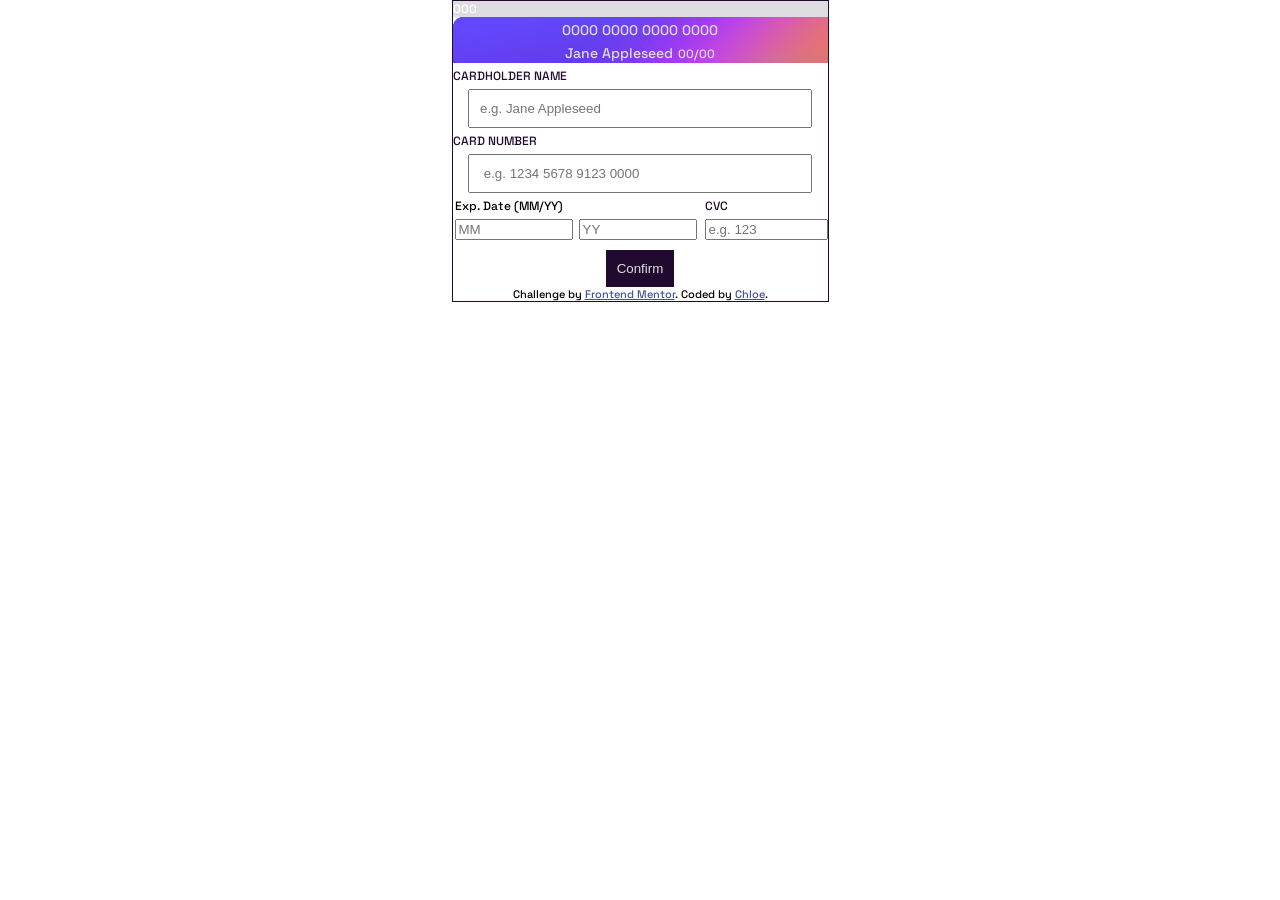
==== interactive-card-details-form-main/index.html @ b2cba40e "updated gitignore" ====
<!DOCTYPE html>
<html lang="en">

<head>
  <meta charset="UTF-8">
  <meta name="viewport" content="width=device-width, initial-scale=1.0">
  <!-- displays site properly based on user's device -->

  <link rel="icon" type="image/png" sizes="32x32" href="./images/favicon-32x32.png">

  <title>Frontend Mentor | Interactive card details form</title>
  <link rel="stylesheet" href="css/styles.css">
  <style>
    .attribution {
      font-size: 11px;
      text-align: center;
    }

    .attribution a {
      color: hsl(228, 45%, 44%);
    }
  </style>
</head>

<body>
  <main>



    <div class="background-card">
      <div>000</div>
    </div>

    <div class="purple-card">
      <span>0000 0000 0000 0000</span>
      <div>
        <span>Jane Appleseed</span>
        <span>00/00</span>
      </div>
    </div>

    <form action="#">

      <label for="cardholderName">Cardholder Name</label>
      <input type="text" name="" id="" placeholder="e.g. Jane Appleseed">

      <label for="cardNumber">Card Number</label>
      <input type="text" name="" id="" placeholder=" e.g. 1234 5678 9123 0000">

      <div class="card-details">
        <fieldset class="expiry-details">
          <legend>Exp. Date (MM/YY)</legend>
          <input type="text" name="month" id="month" placeholder="MM">
          <input type="text" name="year" id="year" placeholder="YY">
        </fieldset>

        <div class="cvc-group">
          <label for="cvc">CVC</label>
          <input type="text" name="cvc" id="cvc" placeholder="e.g. 123">
        </div>
      </div>

      <button>Confirm</button>
    </form>

    <!-- Completed state start -->

    <div class="ty-message">
      <h2>Thank you!</h2>
      <p>We've added your card details</p>
      <button>Continue</button>
    </div>

    <div class="attribution">
      Challenge by <a href="https://www.frontendmentor.io?ref=challenge" target="_blank">Frontend Mentor</a>.
      Coded by <a href="https://github.com.cguttweb">Chloe</a>.
    </div>
  </main>
</body>

</html>
---- interactive-card-details-form-main/css/styles.css ----
@import url('https://fonts.googleapis.com/css2?family=Space+Grotesk:wght@500&display=swap');

:root {
  font-size: 62.5%; /*10px*/
  /* primary colours */
  --Linear-gradient: hsl(249, 99%, 64%) to hsl(278, 94%, 30%)
--red-400: hsl(0, 100%, 66%);
  /* neutral colours */
--white: hsl(0, 100%, 100%);
--gray-200: hsl(270, 3%, 87%);
--gray-400: hsl(212, 12%, 71%);
--purple-950: hsl(278, 68%, 11%);

--font-stack: "Space Grotesk", sans-serif;
}

body {
  border: 1px solid var(--purple-950);
  font-family: var(--font-stack);
  font-size: 1.8rem;
  font-weight: 500;
  margin: 0 auto;
  width: 37.5rem;
}

.background-card {
  background-image: url('../images/bg-card-back.png');
  z-index: 1;
}

.background-card div {
  background-color: var(--gray-200);
  color: var(--white);
  font-size: 1.2rem;
}

.purple-card {
  background-image: url('../images/bg-card-front.png');
  text-align: center;
  /* z-index: 10; */
}

.purple-card span {
  color: var(--gray-200);
  font-size: 1.2rem;
}

.purple-card span:first-child {
  font-size: 1.4rem;
}

.ty-message {
  /* hide initially */
  display: none;
}

/* form styles */
form {
  align-items: center;
  display: flex;
  flex-direction: column;
}

form label {
  align-self: flex-start;
  color: var(--purple-950);
  font-size: 1.2rem;
  padding: 0.5rem 0;
  text-transform: uppercase;
}

form input:not([id=year], [id=month], [id=cvc]) {
  padding: 1rem;
  width: 320px;
}

.card-details {
  display: grid;
  grid-template-columns: 2fr 1fr;
  gap: 6px;
}

.card-details input {
  box-sizing: border-box;
  width: 100%;
}

/* Make expiry fields sit side by side */
.expiry-details {
  border: 0;
  display: grid;
  grid-template-columns: 1fr 1fr;
  gap: 6px;
  margin-bottom: 1rem;
  padding: 0;

}

.expiry-details legend {
  font-size: 1.2rem;
  padding: 0.5rem 0;
  grid-column: 1 / -1;
}

.cvc-group {
  display: flex;
  flex-direction: column;
}

button {
  background-color: var(--purple-950);
  border: 1px solid var(--purple-950);
  color: var(--gray-200);
  outline: 0;
  padding: 1rem;
}
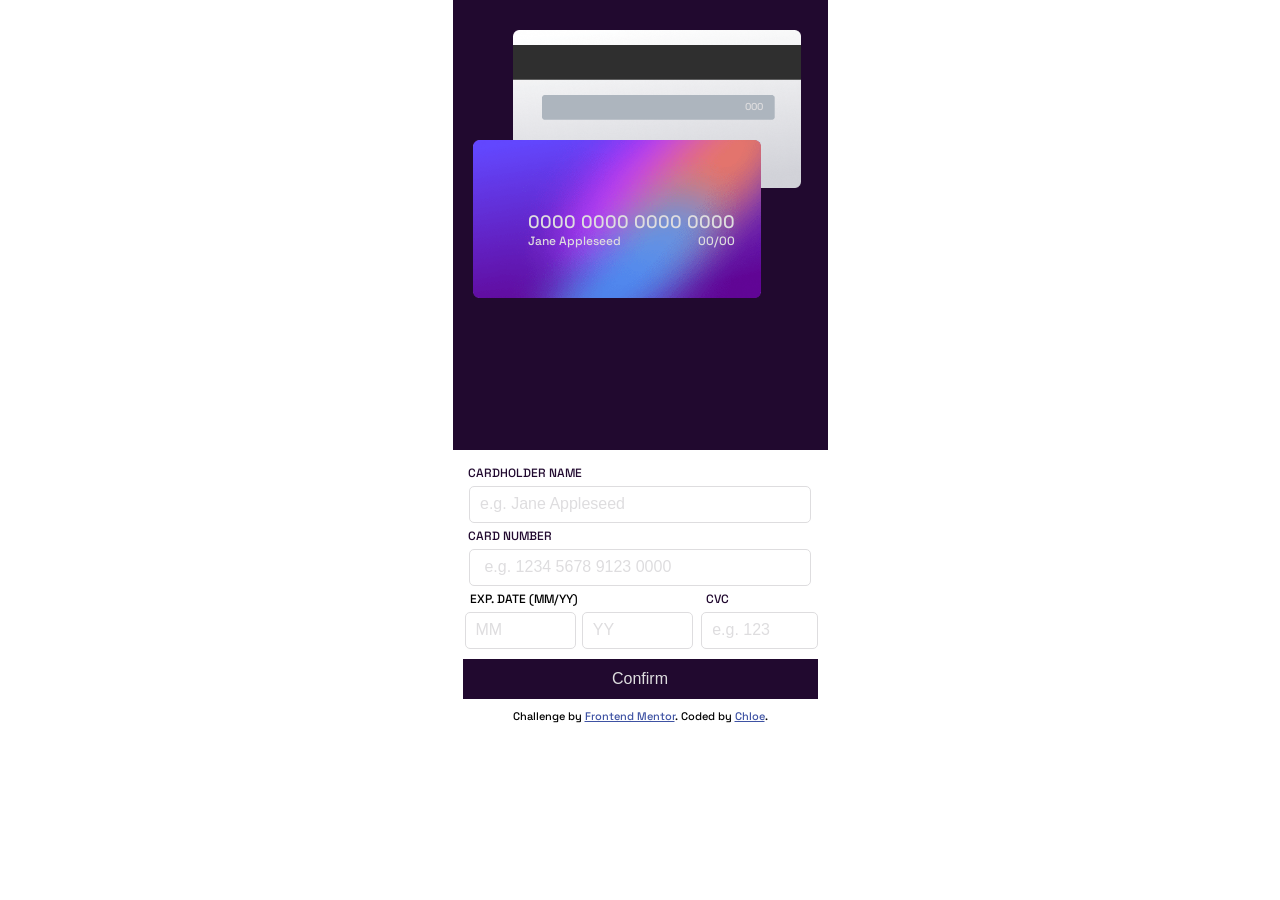
==== commit 9b2b9d10: "finalised form styling on mobile and removed background images and used absolute positioning instead" ====
--- a/interactive-card-details-form-main/index.html
+++ b/interactive-card-details-form-main/index.html
@@ -25,51 +25,59 @@
 <body>
   <main>
 
+    <section id="cards">
+      <div class="card-back">
+        <img src="./images/bg-card-back.png" alt="" srcset="">
+        <div>000</div>
+      </div>
 
-
-    <div class="background-card">
-      <div>000</div>
-    </div>
-
-    <div class="purple-card">
-      <span>0000 0000 0000 0000</span>
-      <div>
-        <span>Jane Appleseed</span>
-        <span>00/00</span>
-      </div>
-    </div>
-
-    <form action="#">
-
-      <label for="cardholderName">Cardholder Name</label>
-      <input type="text" name="" id="" placeholder="e.g. Jane Appleseed">
-
-      <label for="cardNumber">Card Number</label>
-      <input type="text" name="" id="" placeholder=" e.g. 1234 5678 9123 0000">
-
-      <div class="card-details">
-        <fieldset class="expiry-details">
-          <legend>Exp. Date (MM/YY)</legend>
-          <input type="text" name="month" id="month" placeholder="MM">
-          <input type="text" name="year" id="year" placeholder="YY">
-        </fieldset>
-
-        <div class="cvc-group">
-          <label for="cvc">CVC</label>
-          <input type="text" name="cvc" id="cvc" placeholder="e.g. 123">
+      <div class="purple-card">
+        <img src="./images/bg-card-front.png" alt="" srcset="">
+        <div class="details">
+          <span>0000 0000 0000 0000</span>
+          <div class="holder">
+            <span>Jane Appleseed</span>
+            <span>00/00</span>
+          </div>
         </div>
       </div>
+    </section>
 
-      <button>Confirm</button>
-    </form>
+    <section>
 
-    <!-- Completed state start -->
+      <form action="#">
 
-    <div class="ty-message">
-      <h2>Thank you!</h2>
-      <p>We've added your card details</p>
-      <button>Continue</button>
-    </div>
+        <label for="cardholderName">Cardholder Name</label>
+        <input type="text" name="" id="" placeholder="e.g. Jane Appleseed">
+
+        <label for="cardNumber">Card Number</label>
+        <input type="text" name="" id="" placeholder=" e.g. 1234 5678 9123 0000">
+
+        <div class="card-details">
+          <fieldset class="expiry-details">
+            <legend>Exp. Date (MM/YY)</legend>
+            <input type="text" name="month" id="month" placeholder="MM">
+            <input type="text" name="year" id="year" placeholder="YY">
+          </fieldset>
+
+          <div class="cvc-group">
+            <label for="cvc">CVC</label>
+            <input type="text" name="cvc" id="cvc" placeholder="e.g. 123">
+          </div>
+        </div>
+
+        <button>Confirm</button>
+      </form>
+    </section>
+
+    <section>
+      <div class="ty-message">
+        <h2>Thank you!</h2>
+        <p>We've added your card details</p>
+        <button>Continue</button>
+      </div>
+    </section>
+    <!-- Show on submission -->
 
     <div class="attribution">
       Challenge by <a href="https://www.frontendmentor.io?ref=challenge" target="_blank">Frontend Mentor</a>.
--- a/interactive-card-details-form-main/css/styles.css
+++ b/interactive-card-details-form-main/css/styles.css
@@ -12,10 +12,10 @@
 --purple-950: hsl(278, 68%, 11%);
 
 --font-stack: "Space Grotesk", sans-serif;
+  box-sizing: border-box;
 }
 
 body {
-  border: 1px solid var(--purple-950);
   font-family: var(--font-stack);
   font-size: 1.8rem;
   font-weight: 500;
@@ -23,30 +23,55 @@
   width: 37.5rem;
 }
 
-.background-card {
-  background-image: url('../images/bg-card-back.png');
-  z-index: 1;
+#cards {
+  background-color: var(--purple-950);
+  min-height: 50vh;
+  position: relative;
 }
 
-.background-card div {
-  background-color: var(--gray-200);
-  color: var(--white);
+.card-back,
+.purple-card {
+  position: absolute;
+  width: 320px;
+}
+
+.card-back {
+  left: 6rem;
+  top: 3rem;
+}
+
+.card-back div {
+  background: transparent;
+  color: var(--gray-200);
+  font-size: 1rem;
+  position: absolute;
+  top: 7rem;      /* adjust to match the CVC spot */
+  right:7rem;
+  z-index: 2;
+}
+
+.purple-card {
+  color: var(--gray-200);
+  left: 2rem;
+  top: 14rem;
+}
+
+.purple-card div.details {
+  left: 5.5rem;
+  position: absolute;
+  top: 7rem;
+}
+
+.purple-card .holder {
+  display: flex;
+  justify-content: space-between;
   font-size: 1.2rem;
 }
 
-.purple-card {
-  background-image: url('../images/bg-card-front.png');
-  text-align: center;
-  /* z-index: 10; */
-}
-
-.purple-card span {
-  color: var(--gray-200);
-  font-size: 1.2rem;
-}
-
-.purple-card span:first-child {
-  font-size: 1.4rem;
+.card-back img,
+.purple-card img {
+  display: block;
+  max-width: 90%;
 }
 
 .ty-message {
@@ -59,20 +84,36 @@
   align-items: center;
   display: flex;
   flex-direction: column;
+  padding: 1rem;
 }
 
 form label {
   align-self: flex-start;
   color: var(--purple-950);
   font-size: 1.2rem;
-  padding: 0.5rem 0;
+  padding: 0.5rem;
   text-transform: uppercase;
 }
 
 form input:not([id=year], [id=month], [id=cvc]) {
+  border: 1px solid var(--gray-200);
+  border-radius: 0.5rem;
   padding: 1rem;
   width: 320px;
 }
+
+form input::placeholder {
+  color: var(--gray-200);
+  font-size: 1.6rem;
+}
+
+.expiry-details input#month, input#year, input#cvc {
+  border: 1px solid var(--gray-200);
+  border-radius: 0.5rem;
+  outline: 0;
+  padding: 1rem;
+}
+
 
 .card-details {
   display: grid;
@@ -93,13 +134,13 @@
   gap: 6px;
   margin-bottom: 1rem;
   padding: 0;
-
 }
 
 .expiry-details legend {
   font-size: 1.2rem;
-  padding: 0.5rem 0;
   grid-column: 1 / -1;
+  padding: 0.5rem;
+  text-transform: uppercase;
 }
 
 .cvc-group {
@@ -111,6 +152,14 @@
   background-color: var(--purple-950);
   border: 1px solid var(--purple-950);
   color: var(--gray-200);
+  font-size: 1.6rem;
   outline: 0;
   padding: 1rem;
+  width: 100%;
+}
+
+@media screen and (min-width: 76rem) {
+  body {
+    max-width: 100%;
+  }
 }
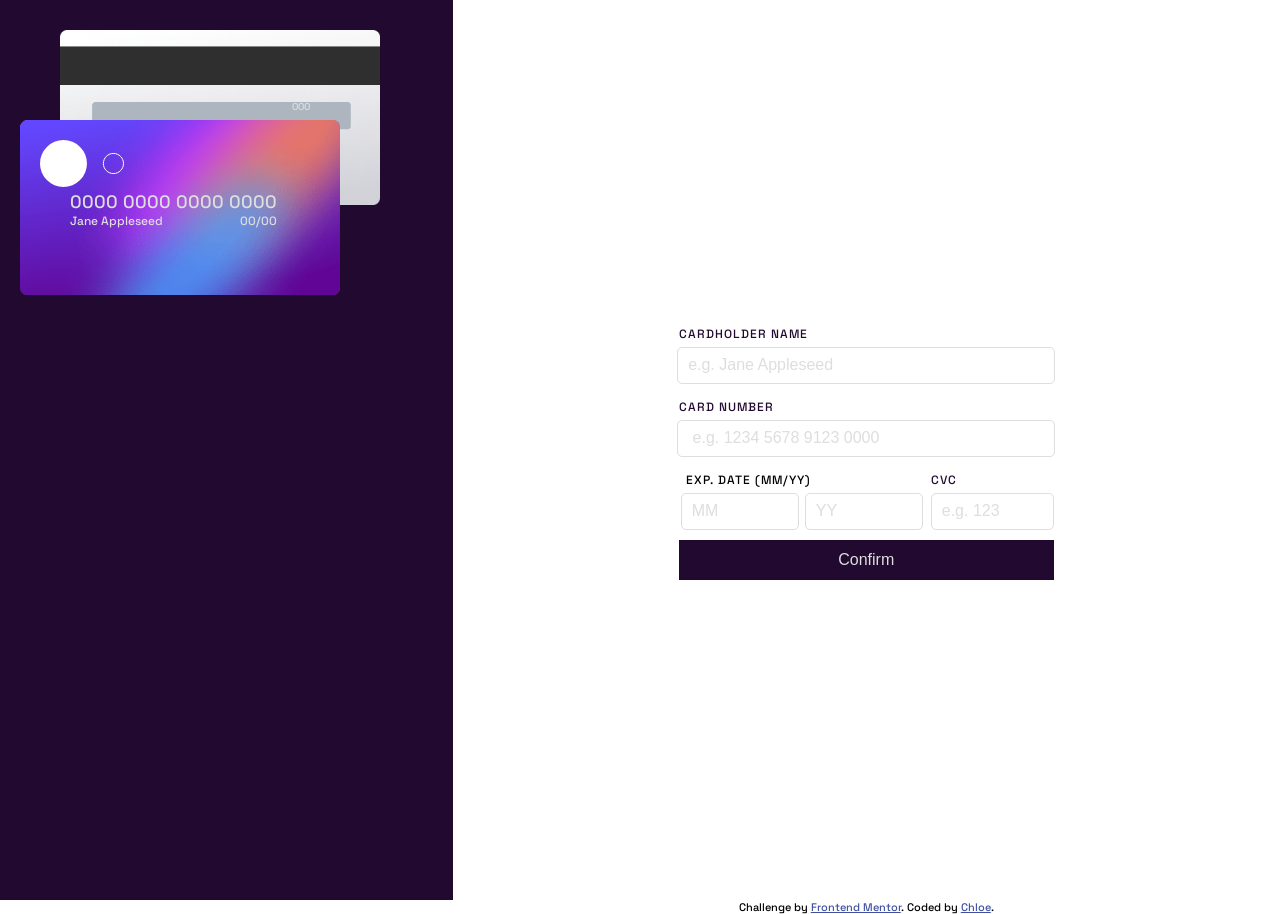
==== commit 48beff2a: "working on social links profile challenge" ====
--- a/interactive-card-details-form-main/index.html
+++ b/interactive-card-details-form-main/index.html
@@ -32,7 +32,8 @@
       </div>
 
       <div class="purple-card">
-        <img src="./images/bg-card-front.png" alt="" srcset="">
+        <img src="./images/bg-card-front.png" alt="" />
+        <img class="card-logo" src="./images/card-logo.svg" alt="" />
         <div class="details">
           <span>0000 0000 0000 0000</span>
           <div class="holder">
@@ -43,7 +44,7 @@
       </div>
     </section>
 
-    <section>
+    <section id="form">
 
       <form action="#">
 
--- a/interactive-card-details-form-main/css/styles.css
+++ b/interactive-card-details-form-main/css/styles.css
@@ -20,13 +20,14 @@
   font-size: 1.8rem;
   font-weight: 500;
   margin: 0 auto;
-  width: 37.5rem;
+  max-width: 375px;
 }
 
 #cards {
   background-color: var(--purple-950);
-  min-height: 50vh;
+  min-height: 35vh;
   position: relative;
+  grid-area: 'cards';
 }
 
 .card-back,
@@ -45,7 +46,7 @@
   color: var(--gray-200);
   font-size: 1rem;
   position: absolute;
-  top: 7rem;      /* adjust to match the CVC spot */
+  top: 7rem;
   right:7rem;
   z-index: 2;
 }
@@ -53,11 +54,17 @@
 .purple-card {
   color: var(--gray-200);
   left: 2rem;
-  top: 14rem;
+  top: 12rem;
+}
+
+.purple-card img.card-logo {
+  position: absolute;
+  left: 2rem;
+  top: 2rem;
 }
 
 .purple-card div.details {
-  left: 5.5rem;
+  left: 5rem;
   position: absolute;
   top: 7rem;
 }
@@ -77,6 +84,10 @@
 .ty-message {
   /* hide initially */
   display: none;
+}
+
+#form {
+  grid-area: 'form'
 }
 
 /* form styles */
@@ -91,6 +102,7 @@
   align-self: flex-start;
   color: var(--purple-950);
   font-size: 1.2rem;
+  letter-spacing: 1px;
   padding: 0.5rem;
   text-transform: uppercase;
 }
@@ -139,6 +151,7 @@
 .expiry-details legend {
   font-size: 1.2rem;
   grid-column: 1 / -1;
+  letter-spacing: 1px;
   padding: 0.5rem;
   text-transform: uppercase;
 }
@@ -158,8 +171,42 @@
   width: 100%;
 }
 
-@media screen and (min-width: 76rem) {
+@media (min-width: 800px) {
   body {
+    max-width: 144rem;
+    width: 100%;
+  }
+
+  main {
+    display: grid;
+    grid-template-areas: 'cards form';
+  }
+
+  #cards,
+  #form {
+    display: grid;
+    height: 100vh;
+  }
+
+  .card-back img,
+  .purple-card img {
     max-width: 100%;
   }
+
+  form {
+    align-self: center;
+    box-sizing: border-box;
+    justify-self: center;
+    max-width: 375px;
+    padding: 0;
+  }
+
+  form label {
+    padding-left: 0;
+  }
+
+  form input:not([id=year], [id=month], [id=cvc]) {
+    margin-bottom: 1rem;
+    width: 95%;
+  }
 }
